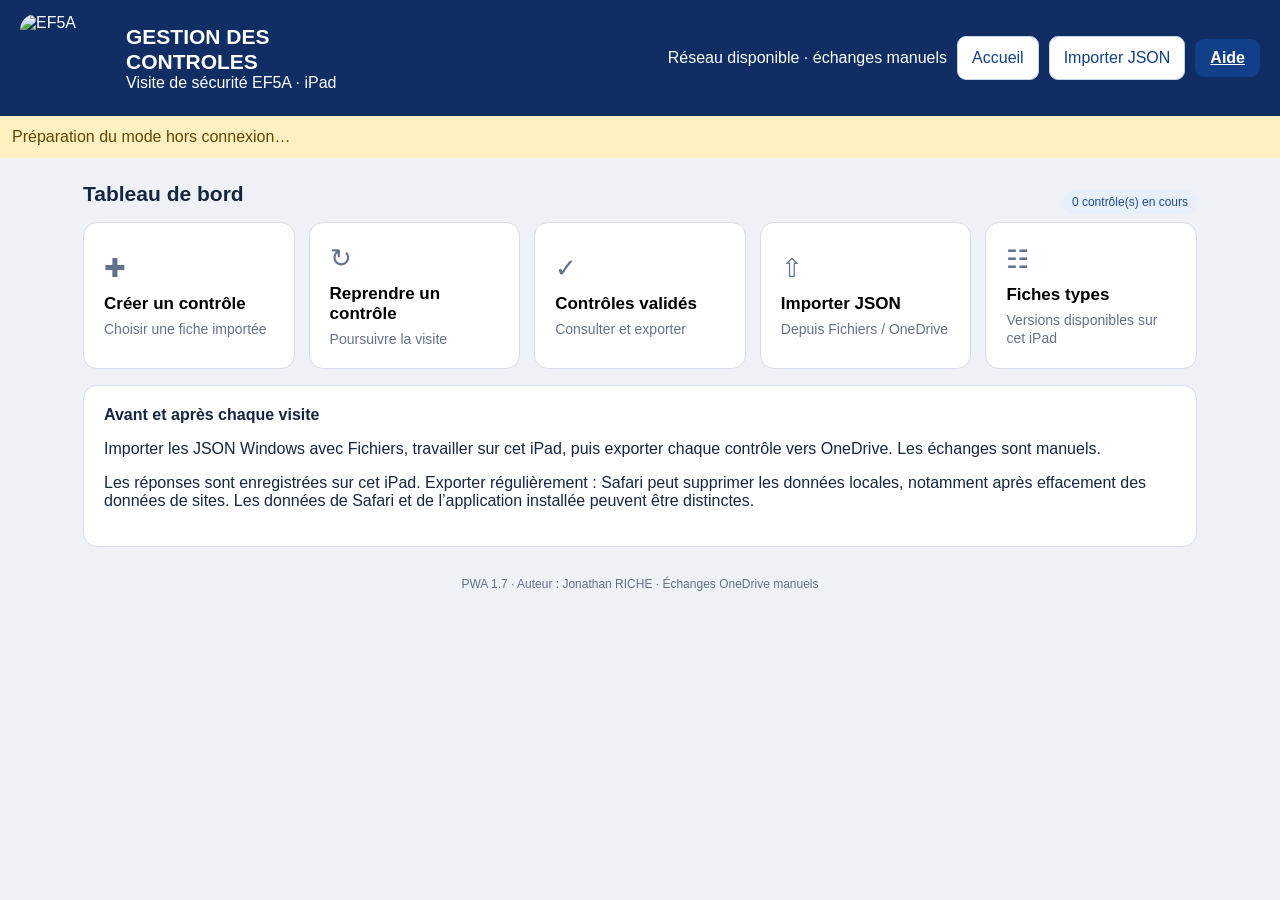
==== index.html @ 565dbf07 "Publier la PWA iPad EF5A v1.7" ====
<!doctype html><html lang="fr"><head><meta charset="utf-8"><meta name="viewport" content="width=device-width,initial-scale=1,viewport-fit=cover"><meta name="theme-color" content="#102e64"><meta name="apple-mobile-web-app-capable" content="yes"><meta name="apple-mobile-web-app-title" content="EF5A"><link rel="manifest" href="./manifest.webmanifest"><link rel="apple-touch-icon" href="./icons/apple-touch-icon.png"><link rel="stylesheet" href="./style.css"><title>EF5A — Contrôles iPad</title></head><body><header><div class="ef5a-brand"><img class="ef5a-logo" src="./icons/icon-192.png" alt="EF5A"><div><h1>GESTION DES CONTROLES</h1><div>Visite de sécurité EF5A · iPad</div></div></div><nav><span id="network" role="status"></span><button class="secondary" onclick="home()">Accueil</button><button class="secondary" onclick="importJSON()">Importer JSON</button><a class="button" href="./GUIDE.html" target="_blank" rel="noopener">Aide</a></nav></header><div id="notice" role="status">Préparation du mode hors connexion…</div><main><div id="app"></div><footer>PWA 1.7 · Auteur : Jonathan RICHE · Échanges OneDrive manuels</footer></main><div id="toast" role="status" aria-live="polite"></div><script src="./core.js"></script><script src="./app.js"></script></body></html>
---- style.css ----
:root{font-family:Segoe UI,Arial,sans-serif;color:#152642;background:#eef2f7}*{box-sizing:border-box}body{margin:0}header{background:#102e64;color:white;padding:18px max(20px,calc((100vw - 1150px)/2));display:flex;align-items:center;justify-content:space-between;gap:16px}h1{font-size:23px;margin:0}h2{font-size:21px;margin:0 0 16px}h3{font-size:16px;margin:0 0 8px}main{max-width:1150px;margin:24px auto;padding:0 18px 80px}.panel,.tile{background:white;border:1px solid #d6dfeb;border-radius:14px;padding:20px;margin-bottom:16px}.tile{cursor:pointer;text-align:left;min-height:120px;transition:.15s}.tile:hover{border-color:#2865b8;transform:translateY(-2px)}.tiles{display:grid;grid-template-columns:repeat(auto-fit,minmax(210px,1fr));gap:14px}.tile strong{display:block;margin:10px 0 6px;font-size:17px}.tile span,.muted{color:#63728b;font-size:14px}.button,button{font:inherit;cursor:pointer}button.action,.button{border:0;border-radius:9px;background:#123f89;color:white;padding:10px 15px;font-weight:600}button.secondary{border:1px solid #c5d0e0;border-radius:9px;background:white;color:#123f89;padding:9px 14px}button.danger{background:#9b2c2c}button:disabled{opacity:.45;cursor:not-allowed}input,textarea,select{width:100%;font:inherit;border:1px solid #c7d2e0;border-radius:8px;padding:11px;margin:5px 0 12px;background:white}textarea{min-height:70px}label{font-size:13px;font-weight:650;color:#526078}nav{display:flex;gap:10px;flex-wrap:wrap;align-items:center}.line{display:flex;gap:12px;align-items:center;justify-content:space-between;flex-wrap:wrap}.grid2{display:grid;grid-template-columns:1fr 1fr;gap:14px}.item{border-top:1px solid #dce3ed;padding:18px 0}.item p{margin:5px 0}.tags{font-size:12px;color:#63728b}.choices{display:flex;flex-wrap:wrap;gap:7px;margin:12px 0}.choice{border:2px solid #cbd5e2;background:white;color:#1d365a;border-radius:9px;padding:10px 13px}.choice.selected{border-color:#174a9b;background:#e9f1ff}.choice.nc.selected{border-color:#ba3030;background:#ffebeb}.choice.c.selected{border-color:#24834c;background:#e8f8ee}.pill{display:inline-block;padding:5px 9px;border-radius:15px;background:#e7effa;color:#204e89;font-size:12px}.warn{color:#a33b20}.ok{color:#237348}.bar{height:10px;border-radius:9px;background:#dce5ef;overflow:hidden}.bar>div{height:100%;background:#26945a}.row{padding:12px 0;border-bottom:1px solid #e2e8f0}.row:last-child{border-bottom:0}.small{font-size:13px}.hidden{display:none}.sticky{position:sticky;bottom:0;background:#f8faff;border-top:1px solid #d4deeb;padding:13px;margin:0 -18px;display:flex;justify-content:space-between;gap:10px;flex-wrap:wrap}details{margin:12px 0;border:1px solid #d9e2ee;border-radius:10px;padding:13px;background:white}summary{cursor:pointer;font-weight:700;color:#123f89}.details{padding-left:16px}#toast{position:fixed;right:20px;bottom:20px;background:#18345d;color:white;padding:13px 20px;border-radius:10px;display:none;max-width:430px;box-shadow:0 5px 22px #0003}footer{text-align:center;color:#627189;font-size:12px;margin:30px}body.printing header,body.printing nav,body.printing .noprint{display:none!important}@media(max-width:650px){.grid2{grid-template-columns:1fr}header{align-items:flex-start;flex-direction:column}.tiles{grid-template-columns:1fr 1fr}.tile{padding:12px;min-height:110px}}@media print{header,.noprint,button,footer{display:none!important}body{background:white}main{margin:0;max-width:none}.panel{border:0;padding:0}details{break-inside:avoid}details>*{display:block!important}}

#syncIndicator{display:inline-flex;align-items:center;gap:7px;color:#fff;font-size:13px;font-weight:600;white-space:nowrap}
#syncIndicator .sync-dot{height:12px;width:12px;border-radius:50%;background:#e55353;display:inline-block}
#syncIndicator.sync-ok .sync-dot{background:#36c976}
#syncIndicator.sync-busy .sync-dot{background:#46b9ff;animation:sync-pulse 1s ease-in-out infinite}
#syncIndicator.sync-error .sync-dot{background:#f16a6a}
#syncIndicator.sync-busy .sync-arrows{display:inline-block;animation:sync-spin 1.2s linear infinite}
#syncIndicator .sync-arrows{display:none}
@keyframes sync-spin{to{transform:rotate(360deg)}}
@keyframes sync-pulse{50%{opacity:.4}}
#syncPopup{position:fixed;inset:0;z-index:1000;background:#081a35a8;display:none;align-items:center;justify-content:center;padding:20px}
#syncPopup .dialog{width:min(480px,100%);background:#fff;border-radius:16px;padding:26px;box-shadow:0 20px 70px #0005}
#syncPopup h2{font-size:21px;margin-bottom:10px}
#syncPopup p{line-height:1.55;white-space:pre-wrap}
#syncPopup .dialog.success{border-top:6px solid #259459}
#syncPopup .dialog.failure{border-top:6px solid #cb3b3b}
#syncPopup .dialog.pending{border-top:6px solid #2786d6}
.ef5a-brand{display:flex;align-items:center;gap:14px}.ef5a-logo{width:58px;height:58px;object-fit:contain;flex-shrink:0;border-radius:12px}@media(max-width:650px){.ef5a-logo{width:48px;height:48px}}

/* Bandeau EF5A v1.5 : logo agrandi et commandes alignees */
header{padding:14px max(20px,calc((100vw - 1360px)/2));gap:24px;min-height:110px;flex-wrap:nowrap}
header .ef5a-brand{display:flex;align-items:center;gap:18px;flex:0 0 auto;min-width:0}
header .ef5a-logo{width:88px;height:88px;object-fit:contain;border-radius:16px;flex-shrink:0}
header .ef5a-brand h1{font-size:21px;line-height:1.2;max-width:240px}
header nav{display:flex;flex:1 1 auto;align-items:center;justify-content:flex-end;gap:10px;flex-wrap:nowrap;min-width:0}
header nav button{white-space:nowrap;flex-shrink:0}
header #mode{white-space:nowrap;font-size:13px}
header #syncIndicator{font-size:12px}
@media(max-width:1150px){header{flex-wrap:wrap;justify-content:center;gap:10px}header nav{flex:1 1 100%;justify-content:center;flex-wrap:wrap}}
@media(max-width:650px){header{align-items:center;flex-direction:column;padding:14px 16px}header .ef5a-logo{width:76px;height:76px}header nav{width:100%;justify-content:center}header .ef5a-brand h1{font-size:19px}}

button{min-height:44px}input,select,textarea{font-size:16px}textarea{white-space:pre-wrap}header{flex-wrap:wrap}header nav{flex-wrap:wrap}.details label{font-size:16px}#notice{padding:12px;background:#fff0c2;color:#604700} .item textarea{min-height:90px}
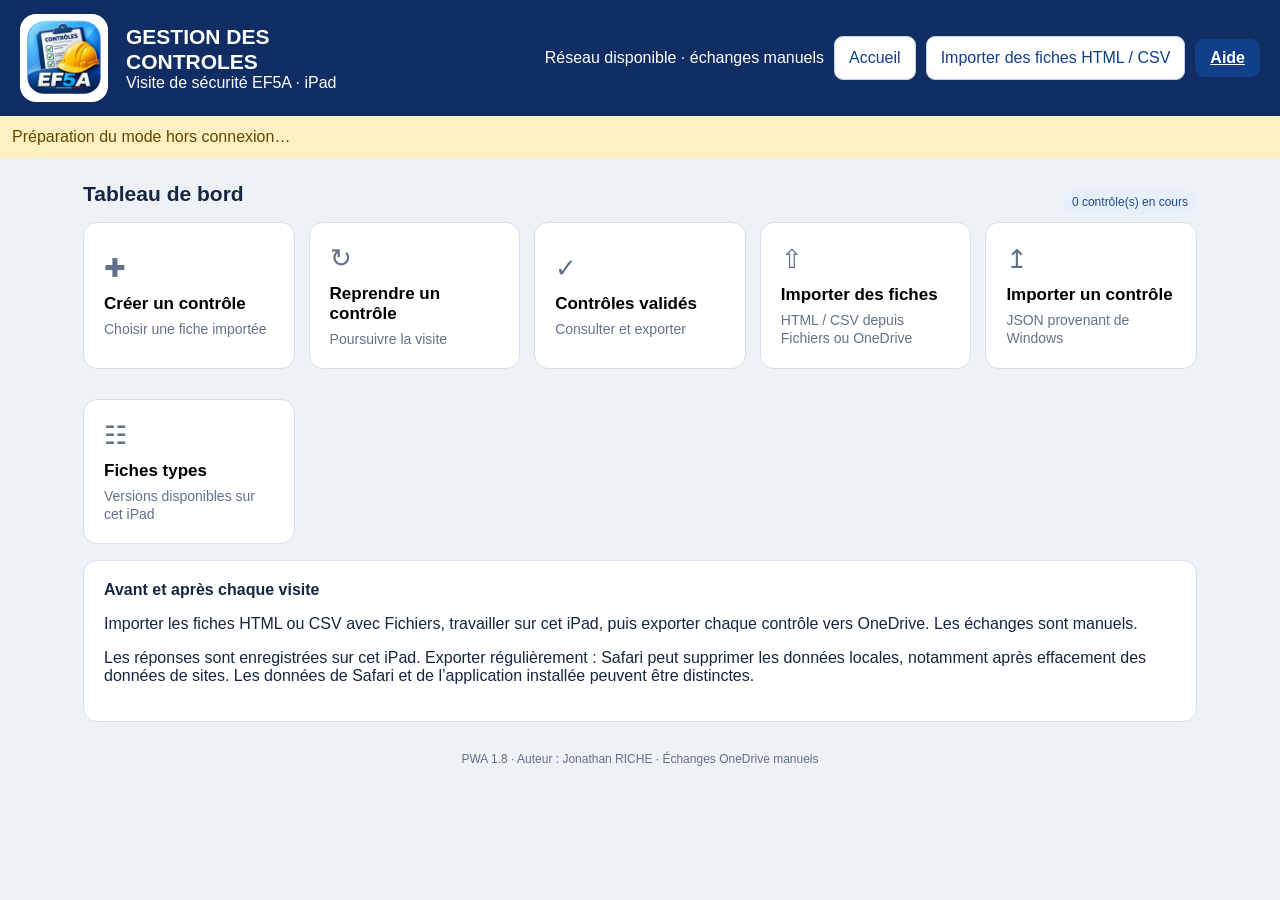
==== commit 2d163e02: "PWA 1.8 : importer les fiches HTML et CSV directement sur iPad" ====
--- a/index.html
+++ b/index.html
@@ -1 +1 @@
-<!doctype html><html lang="fr"><head><meta charset="utf-8"><meta name="viewport" content="width=device-width,initial-scale=1,viewport-fit=cover"><meta name="theme-color" content="#102e64"><meta name="apple-mobile-web-app-capable" content="yes"><meta name="apple-mobile-web-app-title" content="EF5A"><link rel="manifest" href="./manifest.webmanifest"><link rel="apple-touch-icon" href="./icons/apple-touch-icon.png"><link rel="stylesheet" href="./style.css"><title>EF5A — Contrôles iPad</title></head><body><header><div class="ef5a-brand"><img class="ef5a-logo" src="./icons/icon-192.png" alt="EF5A"><div><h1>GESTION DES CONTROLES</h1><div>Visite de sécurité EF5A · iPad</div></div></div><nav><span id="network" role="status"></span><button class="secondary" onclick="home()">Accueil</button><button class="secondary" onclick="importJSON()">Importer JSON</button><a class="button" href="./GUIDE.html" target="_blank" rel="noopener">Aide</a></nav></header><div id="notice" role="status">Préparation du mode hors connexion…</div><main><div id="app"></div><footer>PWA 1.7 · Auteur : Jonathan RICHE · Échanges OneDrive manuels</footer></main><div id="toast" role="status" aria-live="polite"></div><script src="./core.js"></script><script src="./app.js"></script></body></html>+<!doctype html><html lang="fr"><head><meta charset="utf-8"><meta name="viewport" content="width=device-width,initial-scale=1,viewport-fit=cover"><meta name="theme-color" content="#102e64"><meta name="apple-mobile-web-app-capable" content="yes"><meta name="apple-mobile-web-app-title" content="EF5A"><link rel="manifest" href="./manifest.webmanifest"><link rel="apple-touch-icon" href="./icons/apple-touch-icon.png"><link rel="stylesheet" href="./style.css"><title>EF5A — Contrôles iPad</title></head><body><header><div class="ef5a-brand"><img class="ef5a-logo" src="./icons/icon-192.png" alt="EF5A"><div><h1>GESTION DES CONTROLES</h1><div>Visite de sécurité EF5A · iPad</div></div></div><nav><span id="network" role="status"></span><button class="secondary" onclick="home()">Accueil</button><button class="secondary" onclick="importFiches()">Importer des fiches HTML / CSV</button><a class="button" href="./GUIDE.html" target="_blank" rel="noopener">Aide</a></nav></header><div id="notice" role="status">Préparation du mode hors connexion…</div><main><div id="app"></div><footer>PWA 1.8 · Auteur : Jonathan RICHE · Échanges OneDrive manuels</footer></main><div id="toast" role="status" aria-live="polite"></div><script src="./core.js"></script><script src="./import-fiches.js"></script><script src="./app.js"></script></body></html>
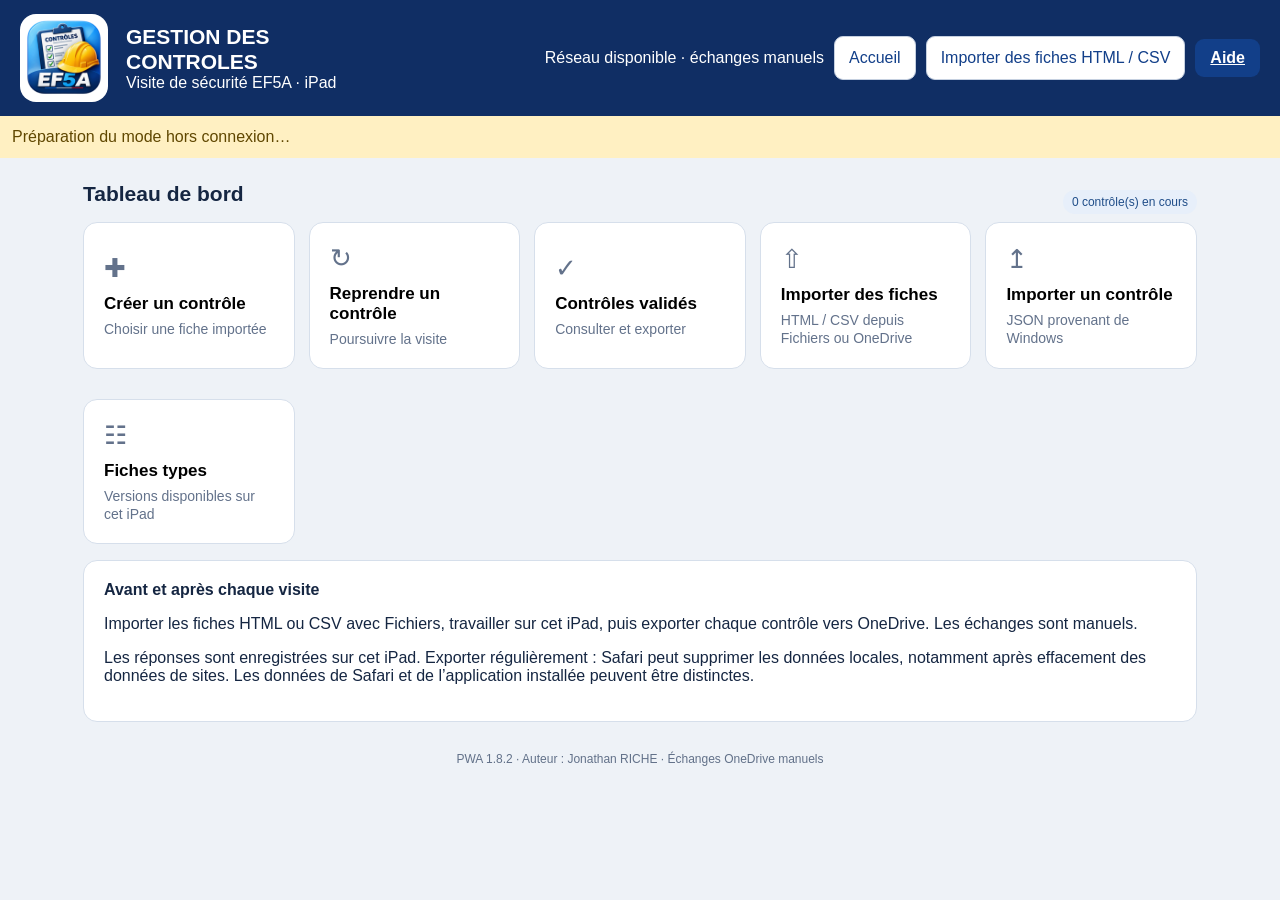
==== commit 2ef39358: "Corriger le parcours de sélection des fiches sur iOS : champ natif visible et suivi de lecture" ====
--- a/index.html
+++ b/index.html
@@ -1 +1 @@
-<!doctype html><html lang="fr"><head><meta charset="utf-8"><meta name="viewport" content="width=device-width,initial-scale=1,viewport-fit=cover"><meta name="theme-color" content="#102e64"><meta name="apple-mobile-web-app-capable" content="yes"><meta name="apple-mobile-web-app-title" content="EF5A"><link rel="manifest" href="./manifest.webmanifest"><link rel="apple-touch-icon" href="./icons/apple-touch-icon.png"><link rel="stylesheet" href="./style.css"><title>EF5A — Contrôles iPad</title></head><body><header><div class="ef5a-brand"><img class="ef5a-logo" src="./icons/icon-192.png" alt="EF5A"><div><h1>GESTION DES CONTROLES</h1><div>Visite de sécurité EF5A · iPad</div></div></div><nav><span id="network" role="status"></span><button class="secondary" onclick="home()">Accueil</button><button class="secondary" onclick="importFiches()">Importer des fiches HTML / CSV</button><a class="button" href="./GUIDE.html" target="_blank" rel="noopener">Aide</a></nav></header><div id="notice" role="status">Préparation du mode hors connexion…</div><main><div id="app"></div><footer>PWA 1.8 · Auteur : Jonathan RICHE · Échanges OneDrive manuels</footer></main><div id="toast" role="status" aria-live="polite"></div><script src="./core.js"></script><script src="./import-fiches.js"></script><script src="./app.js"></script></body></html>+<!doctype html><html lang="fr"><head><meta charset="utf-8"><meta name="viewport" content="width=device-width,initial-scale=1,viewport-fit=cover"><meta name="theme-color" content="#102e64"><meta name="apple-mobile-web-app-capable" content="yes"><meta name="apple-mobile-web-app-title" content="EF5A"><link rel="manifest" href="./manifest.webmanifest"><link rel="apple-touch-icon" href="./icons/apple-touch-icon.png"><link rel="stylesheet" href="./style.css"><title>EF5A — Contrôles iPad</title></head><body><header><div class="ef5a-brand"><img class="ef5a-logo" src="./icons/icon-192.png" alt="EF5A"><div><h1>GESTION DES CONTROLES</h1><div>Visite de sécurité EF5A · iPad</div></div></div><nav><span id="network" role="status"></span><button class="secondary" onclick="home()">Accueil</button><button class="secondary" onclick="importFiches()">Importer des fiches HTML / CSV</button><a class="button" href="./GUIDE.html" target="_blank" rel="noopener">Aide</a></nav></header><div id="notice" role="status">Préparation du mode hors connexion…</div><main><div id="app"></div><footer>PWA 1.8.2 · Auteur : Jonathan RICHE · Échanges OneDrive manuels</footer></main><div id="toast" role="status" aria-live="polite"></div><script src="./core.js"></script><script src="./import-fiches.js"></script><script src="./app.js"></script></body></html>
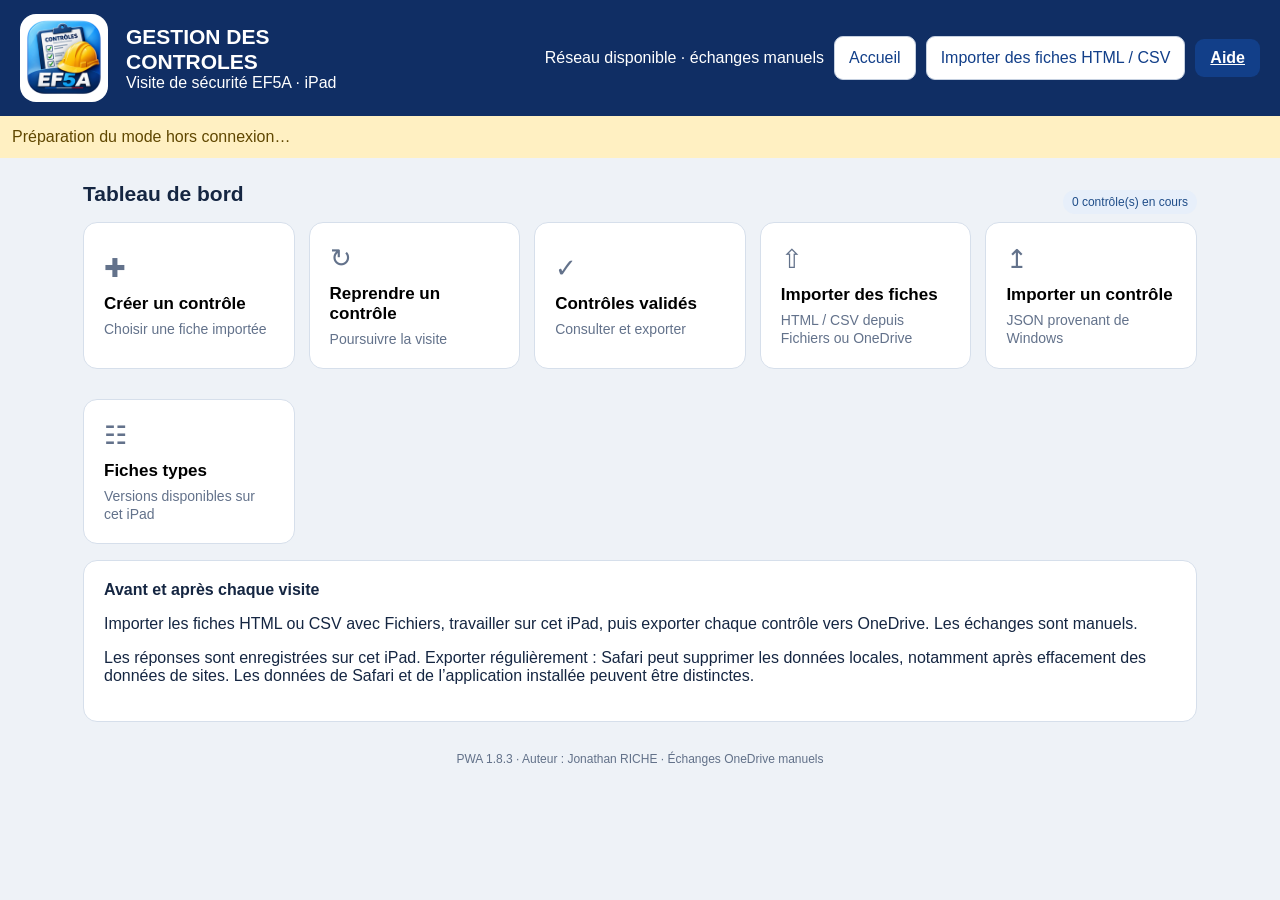
==== commit 0ea07015: "PWA 1.8.3 : retirer le filtre natif iOS pour sélectionner les fiches HTML" ====
--- a/index.html
+++ b/index.html
@@ -1 +1 @@
-<!doctype html><html lang="fr"><head><meta charset="utf-8"><meta name="viewport" content="width=device-width,initial-scale=1,viewport-fit=cover"><meta name="theme-color" content="#102e64"><meta name="apple-mobile-web-app-capable" content="yes"><meta name="apple-mobile-web-app-title" content="EF5A"><link rel="manifest" href="./manifest.webmanifest"><link rel="apple-touch-icon" href="./icons/apple-touch-icon.png"><link rel="stylesheet" href="./style.css"><title>EF5A — Contrôles iPad</title></head><body><header><div class="ef5a-brand"><img class="ef5a-logo" src="./icons/icon-192.png" alt="EF5A"><div><h1>GESTION DES CONTROLES</h1><div>Visite de sécurité EF5A · iPad</div></div></div><nav><span id="network" role="status"></span><button class="secondary" onclick="home()">Accueil</button><button class="secondary" onclick="importFiches()">Importer des fiches HTML / CSV</button><a class="button" href="./GUIDE.html" target="_blank" rel="noopener">Aide</a></nav></header><div id="notice" role="status">Préparation du mode hors connexion…</div><main><div id="app"></div><footer>PWA 1.8.2 · Auteur : Jonathan RICHE · Échanges OneDrive manuels</footer></main><div id="toast" role="status" aria-live="polite"></div><script src="./core.js"></script><script src="./import-fiches.js"></script><script src="./app.js"></script></body></html>+<!doctype html><html lang="fr"><head><meta charset="utf-8"><meta name="viewport" content="width=device-width,initial-scale=1,viewport-fit=cover"><meta name="theme-color" content="#102e64"><meta name="apple-mobile-web-app-capable" content="yes"><meta name="apple-mobile-web-app-title" content="EF5A"><link rel="manifest" href="./manifest.webmanifest"><link rel="apple-touch-icon" href="./icons/apple-touch-icon.png"><link rel="stylesheet" href="./style.css"><title>EF5A — Contrôles iPad</title></head><body><header><div class="ef5a-brand"><img class="ef5a-logo" src="./icons/icon-192.png" alt="EF5A"><div><h1>GESTION DES CONTROLES</h1><div>Visite de sécurité EF5A · iPad</div></div></div><nav><span id="network" role="status"></span><button class="secondary" onclick="home()">Accueil</button><button class="secondary" onclick="importFiches()">Importer des fiches HTML / CSV</button><a class="button" href="./GUIDE.html" target="_blank" rel="noopener">Aide</a></nav></header><div id="notice" role="status">Préparation du mode hors connexion…</div><main><div id="app"></div><footer>PWA 1.8.3 · Auteur : Jonathan RICHE · Échanges OneDrive manuels</footer></main><div id="toast" role="status" aria-live="polite"></div><script src="./core.js"></script><script src="./import-fiches.js"></script><script src="./app.js"></script></body></html>
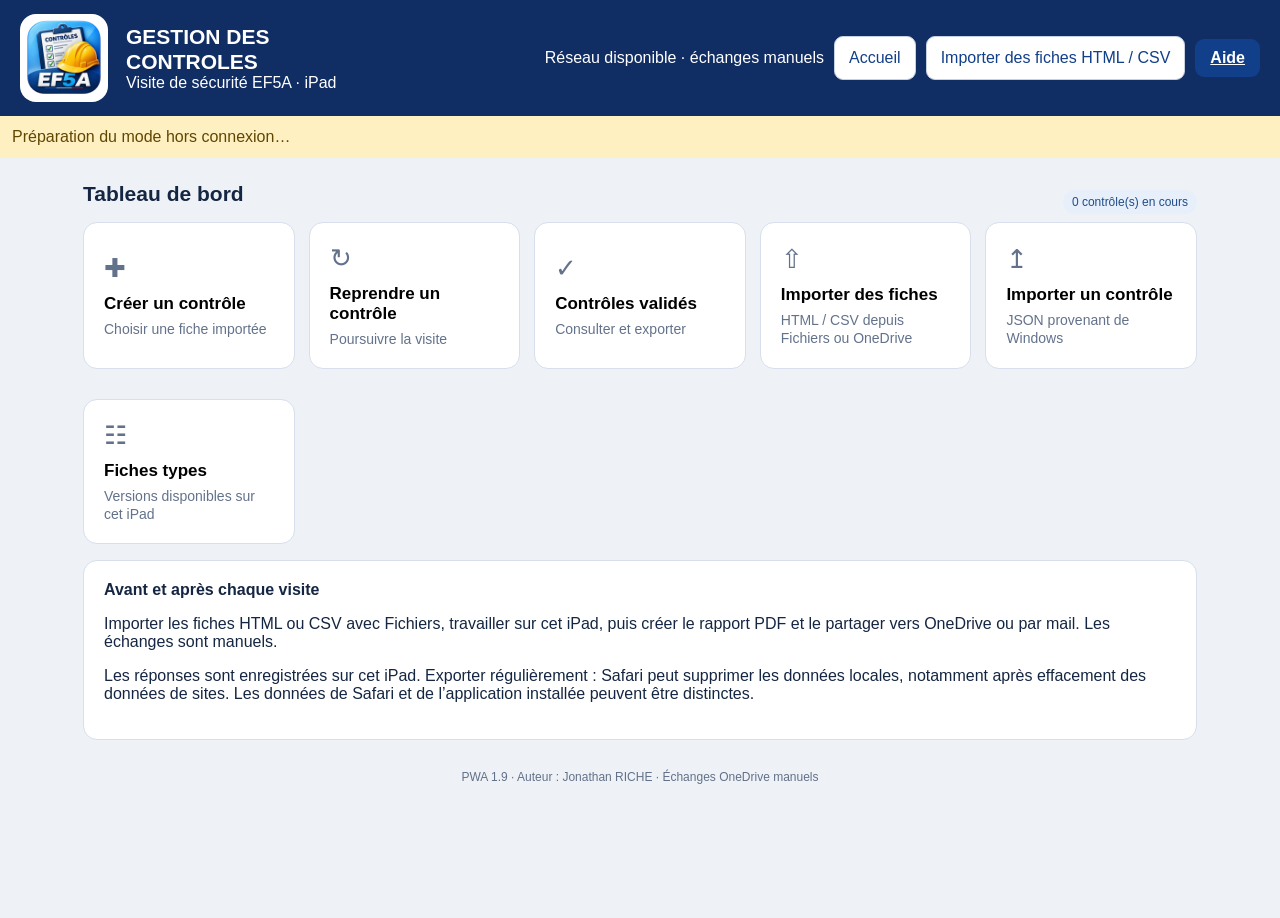
==== commit 52704348: "PWA 1.9 : générer et partager un fichier PDF ; retirer le bouton export JSON" ====
--- a/index.html
+++ b/index.html
@@ -1 +1 @@
-<!doctype html><html lang="fr"><head><meta charset="utf-8"><meta name="viewport" content="width=device-width,initial-scale=1,viewport-fit=cover"><meta name="theme-color" content="#102e64"><meta name="apple-mobile-web-app-capable" content="yes"><meta name="apple-mobile-web-app-title" content="EF5A"><link rel="manifest" href="./manifest.webmanifest"><link rel="apple-touch-icon" href="./icons/apple-touch-icon.png"><link rel="stylesheet" href="./style.css"><title>EF5A — Contrôles iPad</title></head><body><header><div class="ef5a-brand"><img class="ef5a-logo" src="./icons/icon-192.png" alt="EF5A"><div><h1>GESTION DES CONTROLES</h1><div>Visite de sécurité EF5A · iPad</div></div></div><nav><span id="network" role="status"></span><button class="secondary" onclick="home()">Accueil</button><button class="secondary" onclick="importFiches()">Importer des fiches HTML / CSV</button><a class="button" href="./GUIDE.html" target="_blank" rel="noopener">Aide</a></nav></header><div id="notice" role="status">Préparation du mode hors connexion…</div><main><div id="app"></div><footer>PWA 1.8.3 · Auteur : Jonathan RICHE · Échanges OneDrive manuels</footer></main><div id="toast" role="status" aria-live="polite"></div><script src="./core.js"></script><script src="./import-fiches.js"></script><script src="./app.js"></script></body></html>+<!doctype html><html lang="fr"><head><meta charset="utf-8"><meta name="viewport" content="width=device-width,initial-scale=1,viewport-fit=cover"><meta name="theme-color" content="#102e64"><meta name="apple-mobile-web-app-capable" content="yes"><meta name="apple-mobile-web-app-title" content="EF5A"><link rel="manifest" href="./manifest.webmanifest"><link rel="apple-touch-icon" href="./icons/apple-touch-icon.png"><link rel="stylesheet" href="./style.css"><title>EF5A — Contrôles iPad</title></head><body><header><div class="ef5a-brand"><img class="ef5a-logo" src="./icons/icon-192.png" alt="EF5A"><div><h1>GESTION DES CONTROLES</h1><div>Visite de sécurité EF5A · iPad</div></div></div><nav><span id="network" role="status"></span><button class="secondary" onclick="home()">Accueil</button><button class="secondary" onclick="importFiches()">Importer des fiches HTML / CSV</button><a class="button" href="./GUIDE.html" target="_blank" rel="noopener">Aide</a></nav></header><div id="notice" role="status">Préparation du mode hors connexion…</div><main><div id="app"></div><footer>PWA 1.9 · Auteur : Jonathan RICHE · Échanges OneDrive manuels</footer></main><div id="toast" role="status" aria-live="polite"></div><script src="./core.js"></script><script src="./import-fiches.js"></script><script src="./vendor/jspdf.umd.min.js"></script><script src="./report-pdf.js"></script><script src="./app.js"></script></body></html>
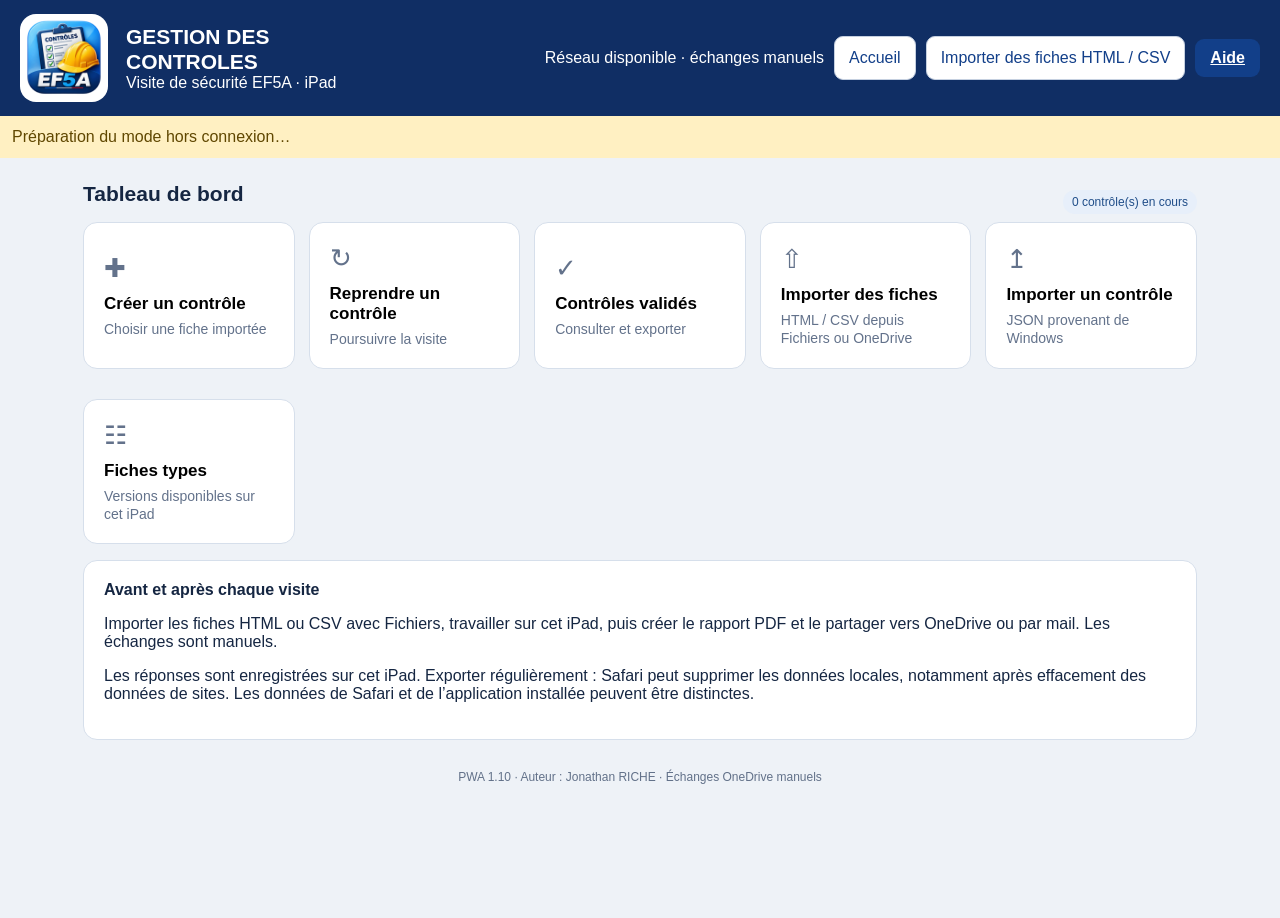
==== commit c5d404a5: "PWA 1.10 : intégrer le PDF modèle A validé et conserver uniquement le partage" ====
--- a/index.html
+++ b/index.html
@@ -1 +1 @@
-<!doctype html><html lang="fr"><head><meta charset="utf-8"><meta name="viewport" content="width=device-width,initial-scale=1,viewport-fit=cover"><meta name="theme-color" content="#102e64"><meta name="apple-mobile-web-app-capable" content="yes"><meta name="apple-mobile-web-app-title" content="EF5A"><link rel="manifest" href="./manifest.webmanifest"><link rel="apple-touch-icon" href="./icons/apple-touch-icon.png"><link rel="stylesheet" href="./style.css"><title>EF5A — Contrôles iPad</title></head><body><header><div class="ef5a-brand"><img class="ef5a-logo" src="./icons/icon-192.png" alt="EF5A"><div><h1>GESTION DES CONTROLES</h1><div>Visite de sécurité EF5A · iPad</div></div></div><nav><span id="network" role="status"></span><button class="secondary" onclick="home()">Accueil</button><button class="secondary" onclick="importFiches()">Importer des fiches HTML / CSV</button><a class="button" href="./GUIDE.html" target="_blank" rel="noopener">Aide</a></nav></header><div id="notice" role="status">Préparation du mode hors connexion…</div><main><div id="app"></div><footer>PWA 1.9 · Auteur : Jonathan RICHE · Échanges OneDrive manuels</footer></main><div id="toast" role="status" aria-live="polite"></div><script src="./core.js"></script><script src="./import-fiches.js"></script><script src="./vendor/jspdf.umd.min.js"></script><script src="./report-pdf.js"></script><script src="./app.js"></script></body></html>+<!doctype html><html lang="fr"><head><meta charset="utf-8"><meta name="viewport" content="width=device-width,initial-scale=1,viewport-fit=cover"><meta name="theme-color" content="#102e64"><meta name="apple-mobile-web-app-capable" content="yes"><meta name="apple-mobile-web-app-title" content="EF5A"><link rel="manifest" href="./manifest.webmanifest"><link rel="apple-touch-icon" href="./icons/apple-touch-icon.png"><link rel="stylesheet" href="./style.css"><title>EF5A — Contrôles iPad</title></head><body><header><div class="ef5a-brand"><img class="ef5a-logo" src="./icons/icon-192.png" alt="EF5A"><div><h1>GESTION DES CONTROLES</h1><div>Visite de sécurité EF5A · iPad</div></div></div><nav><span id="network" role="status"></span><button class="secondary" onclick="home()">Accueil</button><button class="secondary" onclick="importFiches()">Importer des fiches HTML / CSV</button><a class="button" href="./GUIDE.html" target="_blank" rel="noopener">Aide</a></nav></header><div id="notice" role="status">Préparation du mode hors connexion…</div><main><div id="app"></div><footer>PWA 1.10 · Auteur : Jonathan RICHE · Échanges OneDrive manuels</footer></main><div id="toast" role="status" aria-live="polite"></div><script src="./core.js"></script><script src="./import-fiches.js"></script><script src="./vendor/jspdf.umd.min.js"></script><script src="./report-pdf.js"></script><script src="./app.js"></script></body></html>
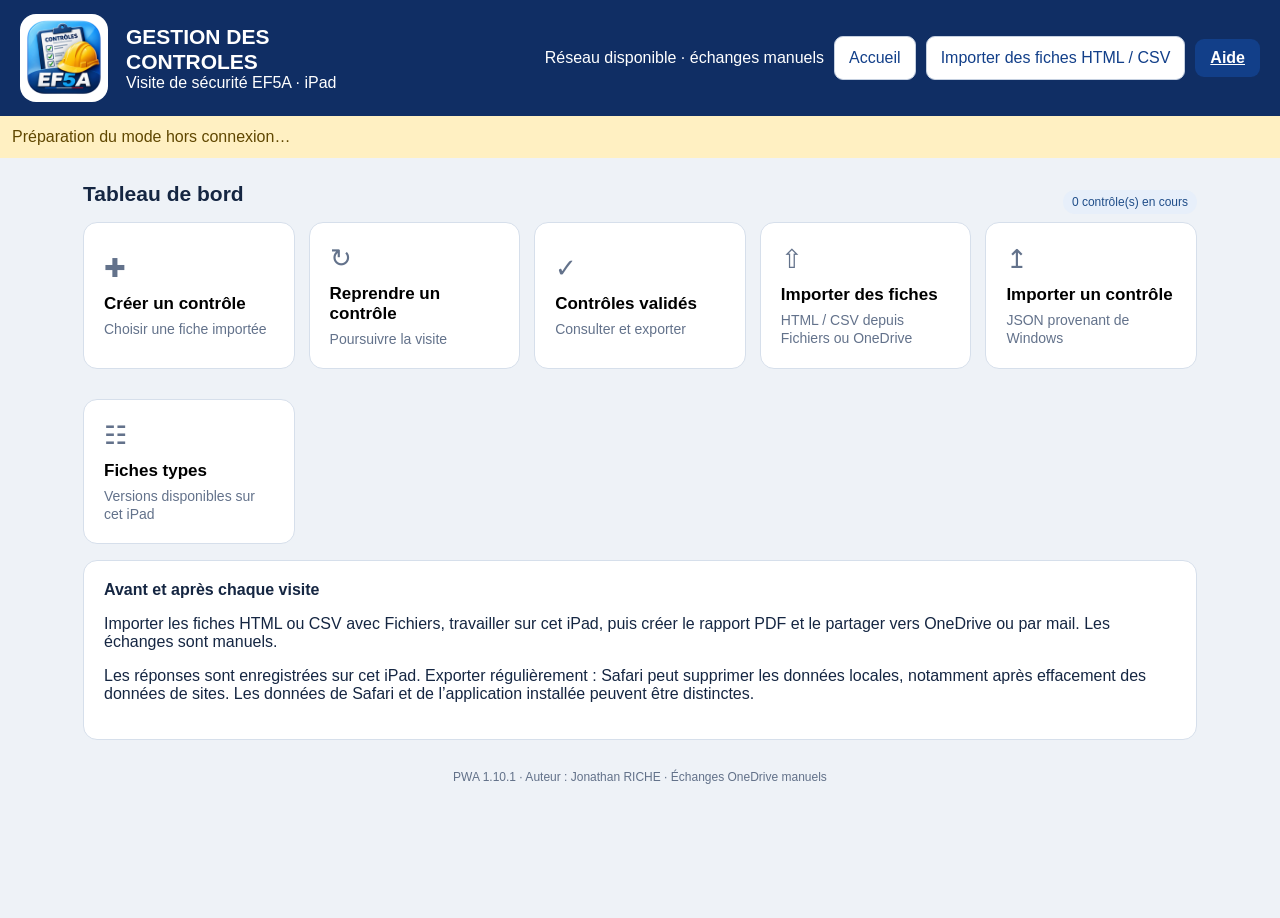
==== commit 55b57094: "PWA 1.10.1 : retirer la mention auteur du pied de page PDF" ====
--- a/index.html
+++ b/index.html
@@ -1 +1 @@
-<!doctype html><html lang="fr"><head><meta charset="utf-8"><meta name="viewport" content="width=device-width,initial-scale=1,viewport-fit=cover"><meta name="theme-color" content="#102e64"><meta name="apple-mobile-web-app-capable" content="yes"><meta name="apple-mobile-web-app-title" content="EF5A"><link rel="manifest" href="./manifest.webmanifest"><link rel="apple-touch-icon" href="./icons/apple-touch-icon.png"><link rel="stylesheet" href="./style.css"><title>EF5A — Contrôles iPad</title></head><body><header><div class="ef5a-brand"><img class="ef5a-logo" src="./icons/icon-192.png" alt="EF5A"><div><h1>GESTION DES CONTROLES</h1><div>Visite de sécurité EF5A · iPad</div></div></div><nav><span id="network" role="status"></span><button class="secondary" onclick="home()">Accueil</button><button class="secondary" onclick="importFiches()">Importer des fiches HTML / CSV</button><a class="button" href="./GUIDE.html" target="_blank" rel="noopener">Aide</a></nav></header><div id="notice" role="status">Préparation du mode hors connexion…</div><main><div id="app"></div><footer>PWA 1.10 · Auteur : Jonathan RICHE · Échanges OneDrive manuels</footer></main><div id="toast" role="status" aria-live="polite"></div><script src="./core.js"></script><script src="./import-fiches.js"></script><script src="./vendor/jspdf.umd.min.js"></script><script src="./report-pdf.js"></script><script src="./app.js"></script></body></html>+<!doctype html><html lang="fr"><head><meta charset="utf-8"><meta name="viewport" content="width=device-width,initial-scale=1,viewport-fit=cover"><meta name="theme-color" content="#102e64"><meta name="apple-mobile-web-app-capable" content="yes"><meta name="apple-mobile-web-app-title" content="EF5A"><link rel="manifest" href="./manifest.webmanifest"><link rel="apple-touch-icon" href="./icons/apple-touch-icon.png"><link rel="stylesheet" href="./style.css"><title>EF5A — Contrôles iPad</title></head><body><header><div class="ef5a-brand"><img class="ef5a-logo" src="./icons/icon-192.png" alt="EF5A"><div><h1>GESTION DES CONTROLES</h1><div>Visite de sécurité EF5A · iPad</div></div></div><nav><span id="network" role="status"></span><button class="secondary" onclick="home()">Accueil</button><button class="secondary" onclick="importFiches()">Importer des fiches HTML / CSV</button><a class="button" href="./GUIDE.html" target="_blank" rel="noopener">Aide</a></nav></header><div id="notice" role="status">Préparation du mode hors connexion…</div><main><div id="app"></div><footer>PWA 1.10.1 · Auteur : Jonathan RICHE · Échanges OneDrive manuels</footer></main><div id="toast" role="status" aria-live="polite"></div><script src="./core.js"></script><script src="./import-fiches.js"></script><script src="./vendor/jspdf.umd.min.js"></script><script src="./report-pdf.js"></script><script src="./app.js"></script></body></html>
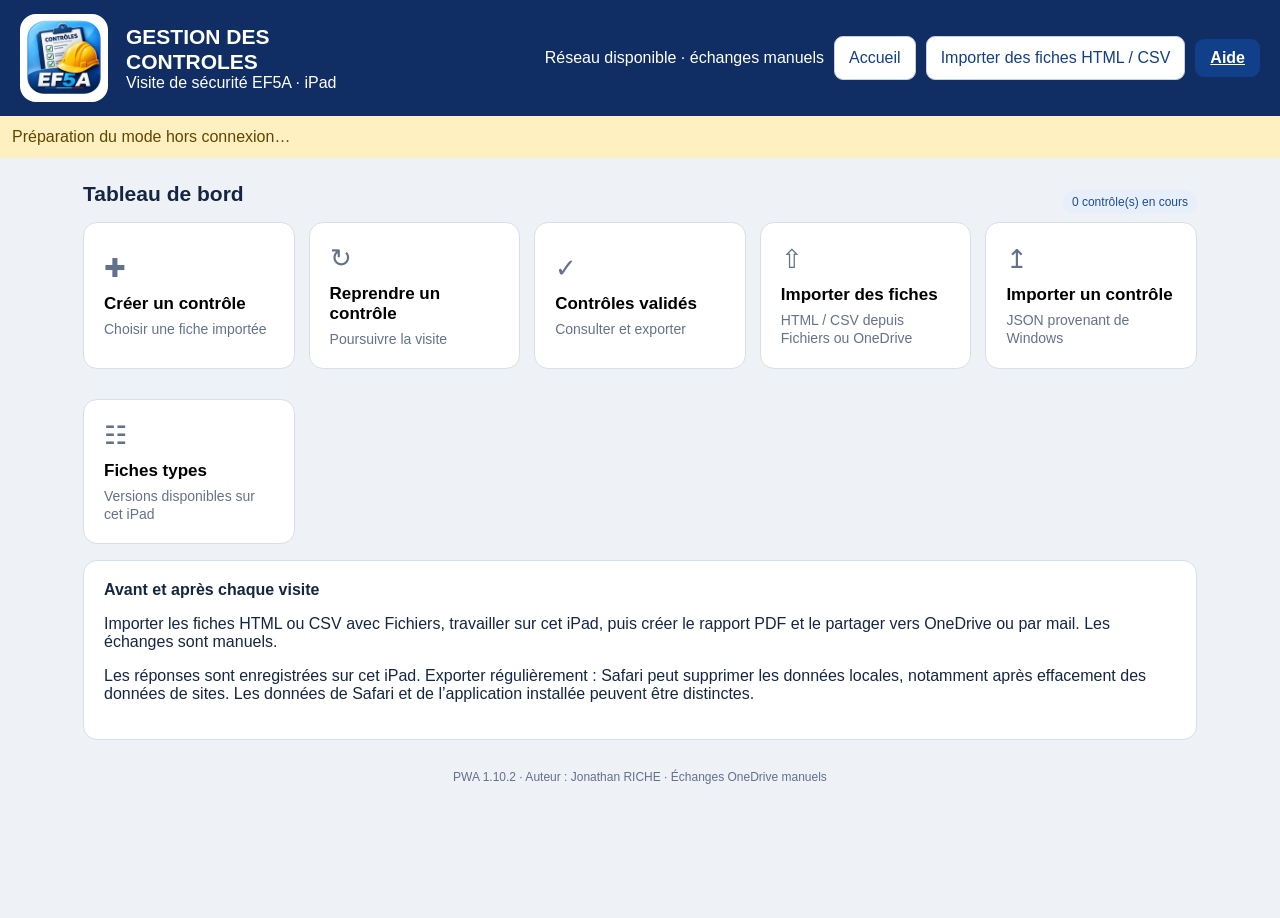
==== commit 689c9050: "PWA 1.10.2 : partager uniquement le fichier PDF et empêcher les doubles clics" ====
--- a/index.html
+++ b/index.html
@@ -1 +1 @@
-<!doctype html><html lang="fr"><head><meta charset="utf-8"><meta name="viewport" content="width=device-width,initial-scale=1,viewport-fit=cover"><meta name="theme-color" content="#102e64"><meta name="apple-mobile-web-app-capable" content="yes"><meta name="apple-mobile-web-app-title" content="EF5A"><link rel="manifest" href="./manifest.webmanifest"><link rel="apple-touch-icon" href="./icons/apple-touch-icon.png"><link rel="stylesheet" href="./style.css"><title>EF5A — Contrôles iPad</title></head><body><header><div class="ef5a-brand"><img class="ef5a-logo" src="./icons/icon-192.png" alt="EF5A"><div><h1>GESTION DES CONTROLES</h1><div>Visite de sécurité EF5A · iPad</div></div></div><nav><span id="network" role="status"></span><button class="secondary" onclick="home()">Accueil</button><button class="secondary" onclick="importFiches()">Importer des fiches HTML / CSV</button><a class="button" href="./GUIDE.html" target="_blank" rel="noopener">Aide</a></nav></header><div id="notice" role="status">Préparation du mode hors connexion…</div><main><div id="app"></div><footer>PWA 1.10.1 · Auteur : Jonathan RICHE · Échanges OneDrive manuels</footer></main><div id="toast" role="status" aria-live="polite"></div><script src="./core.js"></script><script src="./import-fiches.js"></script><script src="./vendor/jspdf.umd.min.js"></script><script src="./report-pdf.js"></script><script src="./app.js"></script></body></html>+<!doctype html><html lang="fr"><head><meta charset="utf-8"><meta name="viewport" content="width=device-width,initial-scale=1,viewport-fit=cover"><meta name="theme-color" content="#102e64"><meta name="apple-mobile-web-app-capable" content="yes"><meta name="apple-mobile-web-app-title" content="EF5A"><link rel="manifest" href="./manifest.webmanifest"><link rel="apple-touch-icon" href="./icons/apple-touch-icon.png"><link rel="stylesheet" href="./style.css"><title>EF5A — Contrôles iPad</title></head><body><header><div class="ef5a-brand"><img class="ef5a-logo" src="./icons/icon-192.png" alt="EF5A"><div><h1>GESTION DES CONTROLES</h1><div>Visite de sécurité EF5A · iPad</div></div></div><nav><span id="network" role="status"></span><button class="secondary" onclick="home()">Accueil</button><button class="secondary" onclick="importFiches()">Importer des fiches HTML / CSV</button><a class="button" href="./GUIDE.html" target="_blank" rel="noopener">Aide</a></nav></header><div id="notice" role="status">Préparation du mode hors connexion…</div><main><div id="app"></div><footer>PWA 1.10.2 · Auteur : Jonathan RICHE · Échanges OneDrive manuels</footer></main><div id="toast" role="status" aria-live="polite"></div><script src="./core.js"></script><script src="./import-fiches.js"></script><script src="./vendor/jspdf.umd.min.js"></script><script src="./report-pdf.js"></script><script src="./app.js"></script></body></html>
